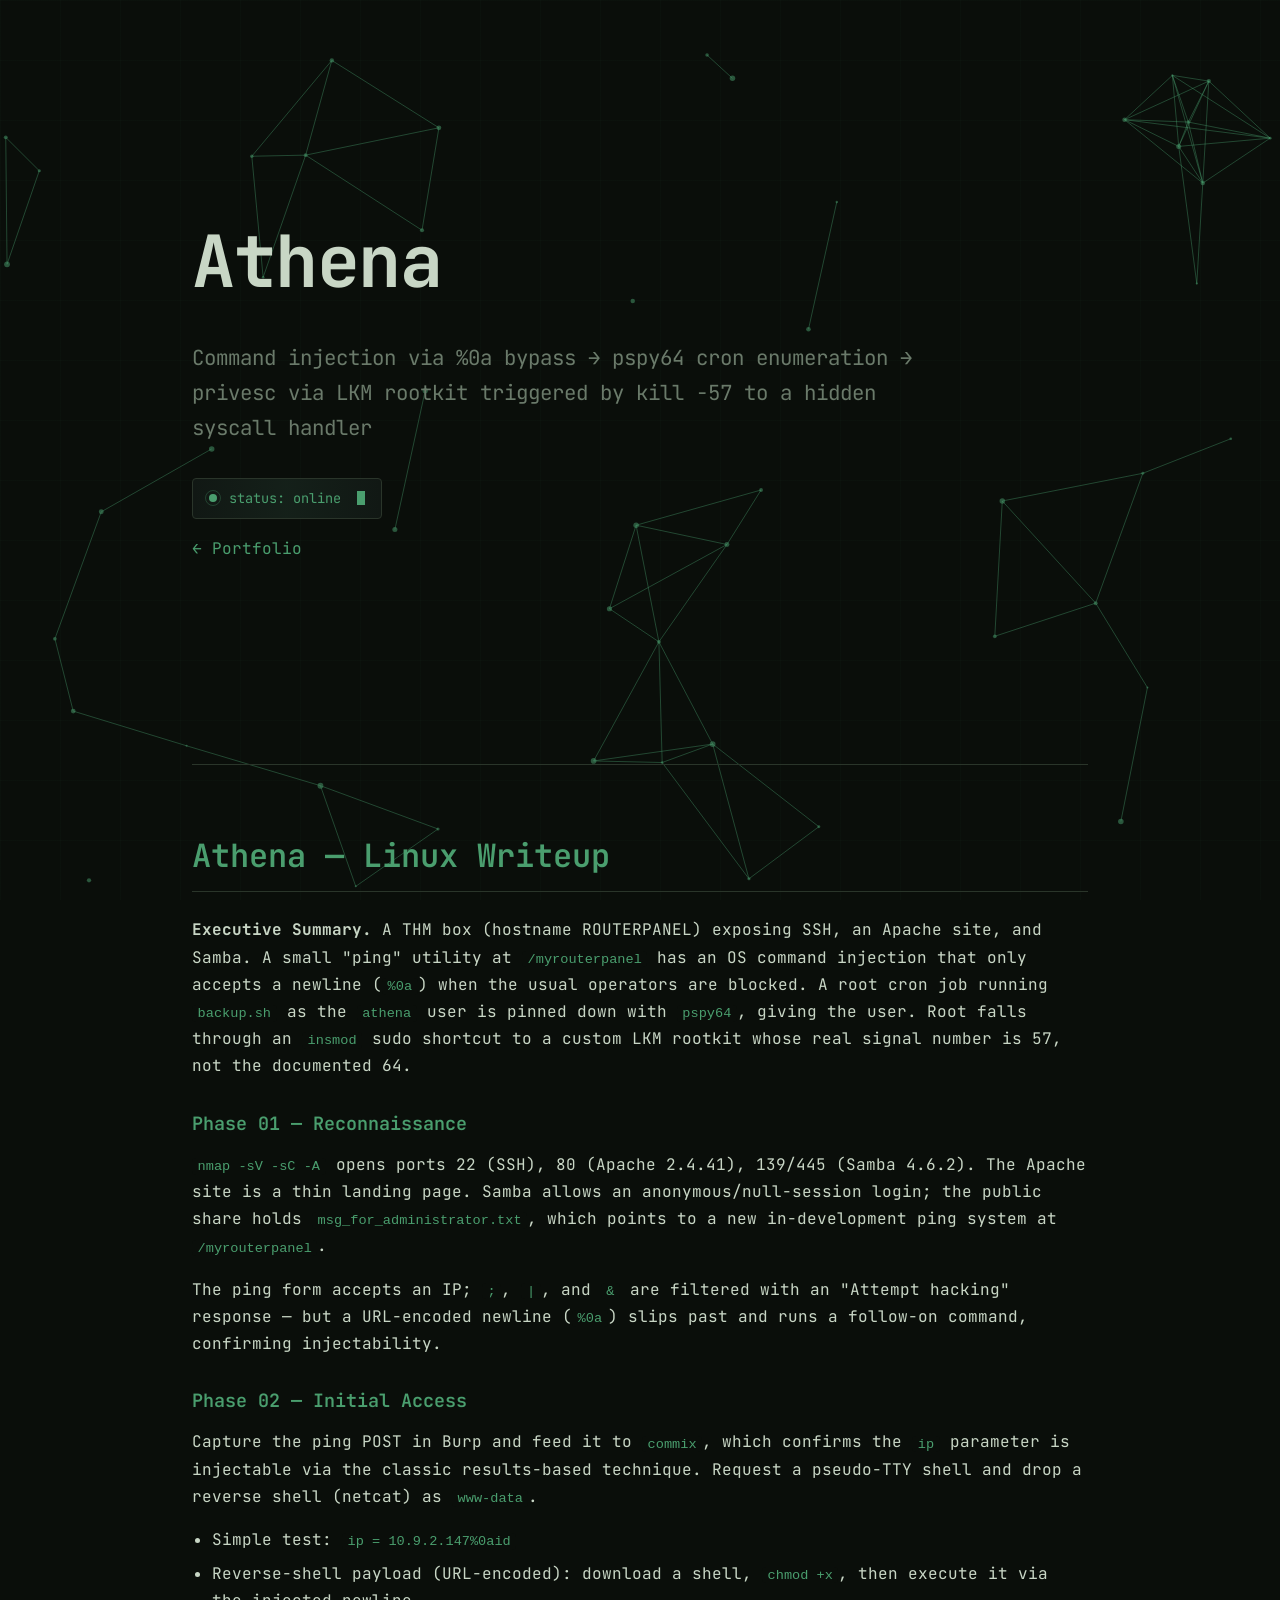
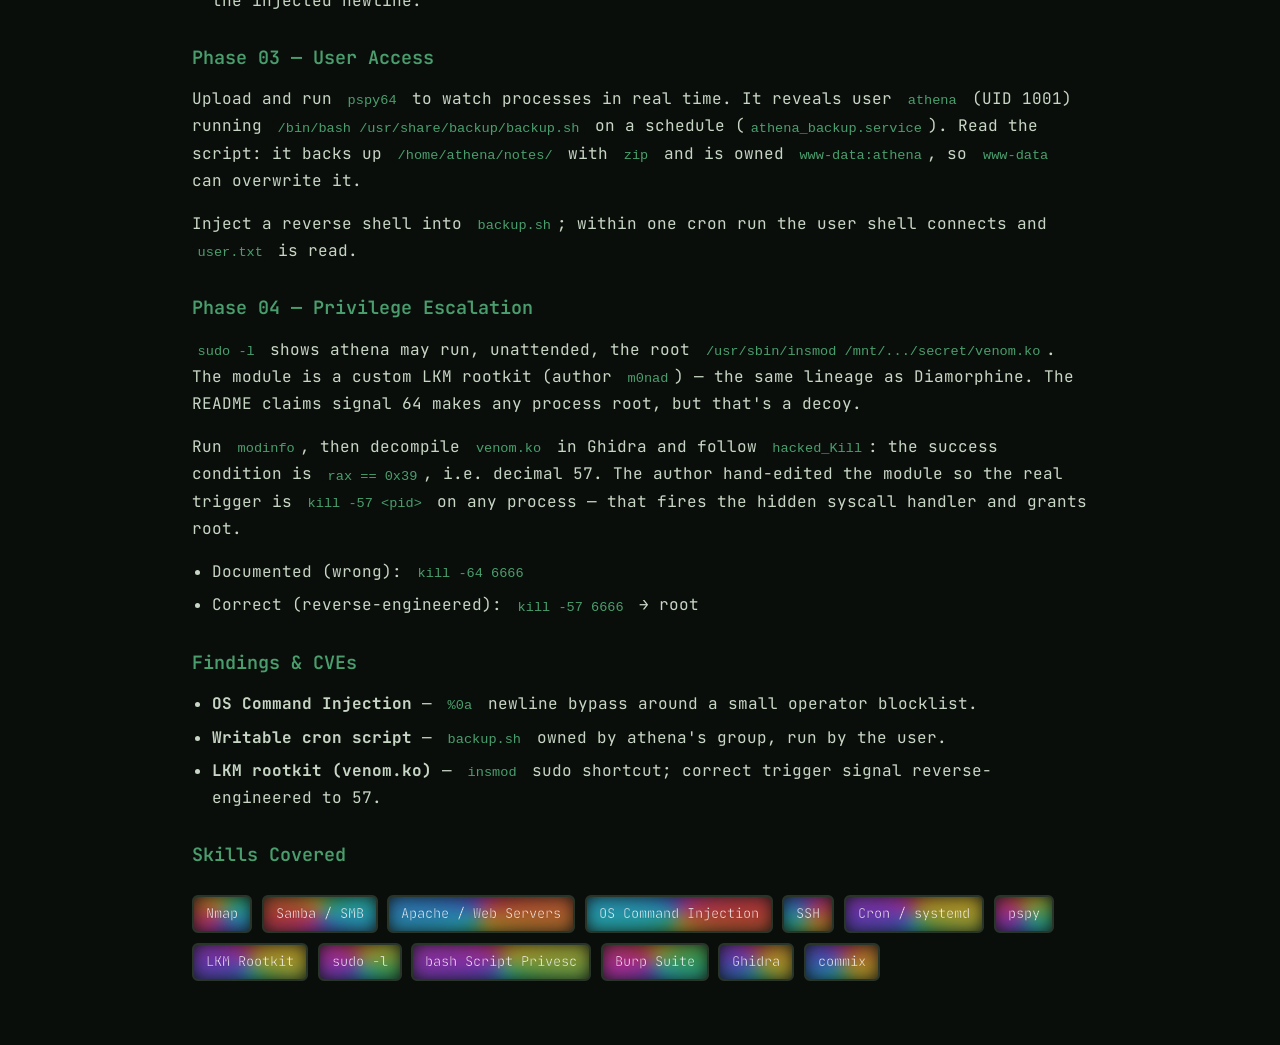
==== athena.html @ f1b52a51 "Add files via upload" ====
<!DOCTYPE html>
<html lang="en">
<head>
    <meta charset="UTF-8">
    <link rel="icon" href="favicon.svg">
    <meta name="viewport" content="width=device-width, initial-scale=1.0">
    <title>Fady — Athena</title>
    <meta name="description" content="Athena (THM, Linux) — command injection via %0a bypass → pspy64 cron enumeration → privesc via LKM rootkit triggered by kill -57 to a hidden syscall handler.">
    <meta property="og:title" content="Fady — Athena">
    <meta property="og:description" content="Athena (THM Linux) — command injection → pspy cron enumeration → LKM rootkit kill -57 privesc.">
    <meta property="og:type" content="website">
    <link rel="preconnect" href="https://fonts.googleapis.com">
    <link rel="preconnect" href="https://fonts.gstatic.com" crossorigin>
    <link href="https://fonts.googleapis.com/css2?family=JetBrains+Mono:wght@400;600;700&display=swap" rel="stylesheet">
    <link rel="stylesheet" href="style.css">
</head>
<body>
    <canvas id="particleCanvas"></canvas>

    <div class="container">
        <section class="hero">
            <h1>Athena</h1>
            <p class="subtitle">Command injection via %0a bypass → pspy64 cron enumeration → privesc via LKM rootkit triggered by kill -57 to a hidden syscall handler</p>
            <div class="status-indicator">
                <span class="status-dot"></span>
                <span class="status-text" id="statusText">status: online</span>
                <span class="status-cursor"></span>
            </div>
            <a href="index.html" class="nexus-link back-nav">&larr; Portfolio</a>
        </section>

        <section class="content">
            <h2>Athena — Linux Writeup</h2>
            <p><strong>Executive Summary.</strong> A THM box (hostname ROUTERPANEL) exposing SSH, an Apache site, and Samba. A small "ping" utility at <code>/myrouterpanel</code> has an OS command injection that only accepts a newline (<code>%0a</code>) when the usual operators are blocked. A root cron job running <code>backup.sh</code> as the <code>athena</code> user is pinned down with <code>pspy64</code>, giving the user. Root falls through an <code>insmod</code> sudo shortcut to a custom LKM rootkit whose real signal number is 57, not the documented 64.</p>

            <h3>Phase 01 — Reconnaissance</h3>
            <p><code>nmap -sV -sC -A</code> opens ports 22 (SSH), 80 (Apache 2.4.41), 139/445 (Samba 4.6.2). The Apache site is a thin landing page. Samba allows an anonymous/null-session login; the public share holds <code>msg_for_administrator.txt</code>, which points to a new in-development ping system at <code>/myrouterpanel</code>.</p>
            <p>The ping form accepts an IP; <code>;</code>, <code>|</code>, and <code>&</code> are filtered with an "Attempt hacking" response — but a URL-encoded newline (<code>%0a</code>) slips past and runs a follow-on command, confirming injectability.</p>

            <h3>Phase 02 — Initial Access</h3>
            <p>Capture the ping POST in Burp and feed it to <code>commix</code>, which confirms the <code>ip</code> parameter is injectable via the classic results-based technique. Request a pseudo-TTY shell and drop a reverse shell (netcat) as <code>www-data</code>.</p>
            <ul>
                <li>Simple test: <code>ip = 10.9.2.147%0aid</code></li>
                <li>Reverse-shell payload (URL-encoded): download a shell, <code>chmod +x</code>, then execute it via the injected newline.</li>
            </ul>

            <h3>Phase 03 — User Access</h3>
            <p>Upload and run <code>pspy64</code> to watch processes in real time. It reveals user <code>athena</code> (UID 1001) running <code>/bin/bash /usr/share/backup/backup.sh</code> on a schedule (<code>athena_backup.service</code>). Read the script: it backs up <code>/home/athena/notes/</code> with <code>zip</code> and is owned <code>www-data:athena</code>, so <code>www-data</code> can overwrite it.</p>
            <p>Inject a reverse shell into <code>backup.sh</code>; within one cron run the user shell connects and <code>user.txt</code> is read.</p>

            <h3>Phase 04 — Privilege Escalation</h3>
            <p><code>sudo -l</code> shows athena may run, unattended, the root <code>/usr/sbin/insmod /mnt/.../secret/venom.ko</code>. The module is a custom LKM rootkit (author <code>m0nad</code>) — the same lineage as Diamorphine. The README claims signal 64 makes any process root, but that's a decoy.</p>
            <p>Run <code>modinfo</code>, then decompile <code>venom.ko</code> in Ghidra and follow <code>hacked_Kill</code>: the success condition is <code>rax == 0x39</code>, i.e. decimal 57. The author hand-edited the module so the real trigger is <code>kill -57 &lt;pid&gt;</code> on any process — that fires the hidden syscall handler and grants root.</p>
            <ul>
                <li>Documented (wrong): <code>kill -64 6666</code></li>
                <li>Correct (reverse-engineered): <code>kill -57 6666</code> → root</li>
            </ul>

            <h3>Findings &amp; CVEs</h3>
            <ul>
                <li><strong>OS Command Injection</strong> — <code>%0a</code> newline bypass around a small operator blocklist.</li>
                <li><strong>Writable cron script</strong> — <code>backup.sh</code> owned by athena's group, run by the user.</li>
                <li><strong>LKM rootkit (venom.ko)</strong> — <code>insmod</code> sudo shortcut; correct trigger signal reverse-engineered to 57.</li>
            </ul>

            <h3>Skills Covered</h3>
            <div class="skills-section">
                <div id="roomSkills"></div>
            </div>

            <div class="image-placeholder"><!-- personal screenshots go here --></div>
        </section>

    </div>

    <script src="skills.js"></script>
    <script src="rooms.js"></script>
    <script src="shared.js"></script>
    <script>
    document.addEventListener('DOMContentLoaded', function () {
        var el = document.getElementById('roomSkills');
        if (el) {
            var room = window.ROOMS ? window.ROOMS.find(r => r.id === 'athena') : null;
            renderRoomSkills(el, room ? room.skills : []);
        }
    });
    </script>
</body>
</html>
---- style.css ----
*, *::before, *::after { box-sizing: border-box; margin: 0; padding: 0; }

:root {
  --bg: #0a0e0a;
  --bg-card: #111814;
  --text: #c8d6c5;
  --text-dim: #6a7a6a;
  --accent: #4a9e6e;
  --accent-glow: rgba(74, 158, 110, 0.15);
  --amber: #c4a33a;
  --border: #2a352a;
  --grid: rgba(74, 158, 110, 0.03);
  /* Contact glow */
  --contact-glow-color: rgba(74, 158, 110, 0.3);
  --contact-glow-duration: 3s;
  /* Sparkle */
  --sparkle-size: 2px;
  --sparkle-opacity: 0.8;
}

html { font-size: 16px; }

body {
  font-family: 'JetBrains Mono', monospace;
  background: var(--bg);
  color: var(--text);
  line-height: 1.7;
  min-height: 100vh;
  overflow-x: hidden;
}

/* Grid texture */
body::before {
  content: '';
  position: fixed;
  inset: 0;
  background-image:
    linear-gradient(var(--grid) 1px, transparent 1px),
    linear-gradient(90deg, var(--grid) 1px, transparent 1px);
  background-size: 60px 60px;
  pointer-events: none;
  z-index: 0;
}

/* Particle canvas */
#particleCanvas {
  position: fixed;
  top: 0;
  left: 0;
  width: 100vw;
  height: 100vh;
  z-index: 1;
  pointer-events: none;
}

/* Scrollbar */
::-webkit-scrollbar { width: 8px; }
::-webkit-scrollbar-track { background: var(--bg); }
::-webkit-scrollbar-thumb { background: var(--border); border-radius: 4px; }
::-webkit-scrollbar-thumb:hover { background: var(--accent); }

/* Layout */
.container {
  max-width: 960px;
  margin: 0 auto;
  padding: 0 2rem;
  position: relative;
  z-index: 1;
}

section {
  padding: 4rem 0;
  border-bottom: 1px solid var(--border);
}

section:last-child { border-bottom: none; }

/* Hero */
.hero {
  min-height: 85vh;
  display: flex;
  flex-direction: column;
  justify-content: center;
  align-items: flex-start;
}

.hero h1 {
  font-size: clamp(2.5rem, 6vw, 4.5rem);
  font-weight: 700;
  letter-spacing: -0.02em;
  color: var(--text);
  margin-bottom: 1rem;
}

.hero .subtitle {
  font-size: clamp(1rem, 2.5vw, 1.3rem);
  color: var(--text-dim);
  max-width: 60ch;
}

/* Status indicator */
.status-indicator {
  display: inline-flex;
  align-items: center;
  gap: 0.75rem;
  margin-top: 2rem;
  padding: 0.5rem 1rem;
  border: 1px solid var(--border);
  border-radius: 4px;
  background: var(--bg-card);
  font-size: 0.85rem;
  color: var(--accent);
  position: relative;
  overflow: hidden;
}

.status-indicator::before {
  content: '';
  position: absolute;
  inset: 0;
  background: linear-gradient(90deg, transparent, rgba(74,158,110,0.06), transparent);
  animation: shimmer 3s ease-in-out infinite;
}

@keyframes shimmer {
  0%, 100% { transform: translateX(-100%); }
  50% { transform: translateX(100%); }
}

.status-dot {
  width: 8px;
  height: 8px;
  border-radius: 50%;
  background: var(--accent);
  display: inline-block;
  position: relative;
}

.status-dot::after {
  content: '';
  position: absolute;
  inset: -4px;
  border-radius: 50%;
  border: 1px solid var(--accent);
  opacity: 0.3;
  animation: pulse-ring 2s ease-out infinite;
}

@keyframes pulse-ring {
  0% { transform: scale(1); opacity: 0.3; }
  100% { transform: scale(2.5); opacity: 0; }
}

.status-text {
  position: relative;
  z-index: 1;
}

.status-cursor {
  display: inline-block;
  width: 8px;
  height: 14px;
  background: var(--accent);
  vertical-align: bottom;
  animation: blink 1.2s step-end infinite;
  margin-left: 0.25rem;
}

@keyframes blink {
  0%, 100% { opacity: 1; }
  50% { opacity: 0; }
}

/* Sections */
section h2 {
  font-size: clamp(1.4rem, 3vw, 2rem);
  font-weight: 600;
  color: var(--accent);
  margin-bottom: 1.5rem;
  padding-bottom: 0.5rem;
  border-bottom: 1px solid var(--border);
}

/* About */
.about p {
  margin-bottom: 0.75rem;
  color: var(--text);
}

.about p:last-child { margin-bottom: 0; }

/* Stats */
.stats {
  display: grid;
  grid-template-columns: repeat(auto-fit, minmax(180px, 1fr));
  gap: 1.5rem;
  margin-top: 1.5rem;
}

.stat {
  background: var(--bg-card);
  border: 1px solid var(--border);
  padding: 1.5rem;
  text-align: center;
  border-radius: 6px;
  transition: border-color 0.3s;
}

.stat:hover { border-color: var(--accent); }

.stat .number {
  display: block;
  font-size: 2.5rem;
  font-weight: 700;
  color: var(--accent);
  line-height: 1;
  margin-bottom: 0.25rem;
}

.stat .label {
  font-size: 0.85rem;
  color: var(--text-dim);
}

/* Cards */
.cards {
  display: grid;
  grid-template-columns: repeat(auto-fit, minmax(300px, 1fr));
  gap: 1.5rem;
}

.card {
  background: var(--bg-card);
  border: 1px solid var(--border);
  border-radius: 6px;
  padding: 1.5rem;
  transition: transform 0.2s, border-color 0.3s;
}

.card:hover {
  transform: translateY(-2px);
  border-color: var(--accent);
}

.card h3 {
  font-weight: 600;
  color: var(--accent);
  margin-bottom: 0.5rem;
  font-size: 1.1rem;
}

.card p, .card li {
  font-size: 0.9rem;
  color: var(--text-dim);
  margin-bottom: 0.4rem;
}

.card p:last-child, .card li:last-child { margin-bottom: 0; }

.card ul {
  list-style: none;
  padding: 0;
}

.card ul li::before {
  content: '>';
  color: var(--accent);
  margin-right: 0.5rem;
}

/* Writeup content (subpages) — spacing between paragraphs, phases, and lists */
section.content p {
  margin-bottom: 1rem;
}
section.content p:last-child {
  margin-bottom: 0;
}
section.content h3 {
  margin: 1.75rem 0 0.75rem;
  font-size: 1.15rem;
  font-weight: 600;
  color: var(--accent);
}
section.content ul {
  margin: 0.75rem 0 1rem;
  padding-left: 1.25rem;
}
section.content ul li {
  margin-bottom: 0.4rem;
}
section.content code {
  background: var(--bg);
  padding: 0.05rem 0.35rem;
  border-radius: 4px;
  color: var(--accent);
  font-size: 0.85em;
}

/* Footer */
.footer {
  padding: 3rem 0;
  border-top: 1px solid var(--border);
  text-align: center;
}

.footer p {
  font-size: 0.85rem;
  color: var(--text-dim);
  max-width: 60ch;
  margin: 0 auto;
  line-height: 1.8;
}

.footer .proof {
  color: var(--amber);
  font-weight: 600;
}

/* Contact glow */
.footer .contact-text {
  position: relative;
  display: inline-block;
  color: var(--text);
  font-size: 0.85rem;
  margin-top: 1rem;
  padding: 0.5rem 1rem;
  border: 1px solid var(--border);
  border-radius: 4px;
  background: var(--bg-card);
  transition: border-color 0.3s, transform 0.2s;
}

.footer .contact-text:hover {
  border-color: var(--accent);
  transform: translateY(-2px);
}

.footer .contact-text::before {
  content: '';
  position: absolute;
  inset: -2px;
  border-radius: 4px;
  background: radial-gradient(circle, rgba(74, 158, 110, 0.15) 0%, transparent 70%);
  animation: contact-glow 3s ease-in-out infinite;
  pointer-events: none;
}

@keyframes contact-glow {
  0%, 100% { opacity: 0.4; transform: scale(1); }
  50% { opacity: 0.8; transform: scale(1.1); }
}

.footer .contact-text a {
  color: var(--accent);
  text-decoration: none;
  font-family: inherit;
  font-size: inherit;
  border-bottom: 1px solid transparent;
  transition: border-color 0.2s, color 0.2s;
}

.footer .contact-text a:visited {
  color: var(--accent);
}

.footer .contact-text a:hover,
.footer .contact-text a:focus-visible {
  color: var(--text);
  border-bottom-color: var(--accent);
}

.footer .contact-text a:focus-visible {
  outline: 1px dashed var(--accent);
  outline-offset: 3px;
}

/* Nexus link */
.nexus-link {
  color: var(--accent);
  text-decoration: none;
  font-family: inherit;
  font-size: inherit;
  border-bottom: 1px solid transparent;
  transition: border-color 0.2s, color 0.2s;
}

.nexus-link:visited {
  color: var(--accent);
}

.nexus-link:hover,
.nexus-link:focus-visible {
  color: var(--text);
  border-bottom-color: var(--accent);
}

.nexus-link:focus-visible {
  outline: 1px dashed var(--accent);
  outline-offset: 3px;
}

.footer .contact-sparkle {
  position: absolute;
  background: var(--accent);
  border-radius: 50%;
  opacity: 0;
  pointer-events: none;
  animation-name: sparkle-flicker;
  animation-timing-function: ease-in-out;
  animation-iteration-count: infinite;
}

@keyframes sparkle-flicker {
  0% { opacity: 0.15; transform: scale(0.7) rotate(0deg); }
  50% { opacity: 0.5; transform: scale(1.25) rotate(360deg); }
  100% { opacity: 0.15; transform: scale(0.7) rotate(720deg); }
}

/* CVSS severity badges */
.cvss-badge {
  display: inline-flex;
  align-items: center;
  gap: 0.45rem;
  padding: 0.2rem 0.65rem;
  border-radius: 999px;
  font-size: 0.75rem;
  font-weight: 600;
  letter-spacing: 0.04em;
  text-transform: uppercase;
  position: relative;
  overflow: hidden;
  border: 1px solid var(--sev-color, var(--accent));
  color: var(--sev-color, var(--accent));
  background: rgba(200, 214, 205, 0.06);
  vertical-align: middle;
  white-space: nowrap;
}
.cvss-badge::before {
  content: '';
  position: absolute;
  inset: -3px;
  border-radius: 999px;
  background: radial-gradient(circle, color-mix(in srgb, var(--sev-color, var(--accent)) 22%, transparent) 0%, transparent 70%);
  animation: contact-glow 3s ease-in-out infinite;
  pointer-events: none;
  z-index: 0;
}
.cvss-badge strong, .cvss-badge span { position: relative; z-index: 1; }

.sev-critical { --sev-color: #ff6d6b; }
.sev-high { --sev-color: #ffaa5b; }
.sev-medium { --sev-color: #f0c94c; }
.sev-low { --sev-color: #7ee0a8; }
.sev-none { --sev-color: var(--text-dim); }

/* Skills profile */
.skills-section { margin-top: 1.5rem; }
.skills-category {
  margin: 2rem 0 1rem;
  font-size: 0.95rem;
  font-weight: 600;
  color: var(--accent);
  border-bottom: 1px solid var(--border);
  padding-bottom: 0.4rem;
}
.skills-grid {
  display: flex;
  flex-wrap: wrap;
  gap: 0.6rem;
}
.skill-chip {
  position: relative;
  overflow: hidden;
  display: inline-block;
  padding: 0.35rem 0.75rem;
  border: 2px solid var(--border);
  border-radius: 6px;
  background: var(--bg-card);
  color: #ffffff;
  font-size: 0.85rem;
  -webkit-text-stroke: 0.5px rgba(0, 0, 0, 0.85);
  text-shadow: 0 0 1px rgba(0, 0, 0, 0.9);
  isolation: isolate;
  transition: border-color 0.25s, transform 0.2s, box-shadow 0.25s;
  /* seeded per-page rainbow tuning (set in skills.js) */
  --rainbow-offset: 0deg;
  --rainbow-speed: 8s;
  --pulse-speed: 3.5s;
}
/* Rotating soft rainbow — backmost layer, diffused, bleeds to the rounded edge */
.skill-chip::before {
  content: '';
  position: absolute;
  inset: 0;
  border-radius: inherit;
  background: conic-gradient(
    from var(--rainbow-offset),
    #ff2a2a, #ff9a1a, #ffd21a, #2ad15a, #18e0ff, #2a6bff, #7a2aff, #ff1ad0, #ff2a2a
  );
  filter: blur(8px);
  mix-blend-mode: screen;
  opacity: 0.5;
  z-index: 0;
  pointer-events: none;
  animation: rainbow-spin var(--rainbow-speed) linear infinite;
}
/* Pulsing breathing layer — sits over the rainbow, behind the text, so it can breathe */
.skill-chip::after {
  content: '';
  position: absolute;
  inset: 0;
  border-radius: inherit;
  background: conic-gradient(
    from var(--rainbow-offset),
    #ff2a2a, #ff9a1a, #ffd21a, #2ad15a, #18e0ff, #2a6bff, #7a2aff, #ff1ad0, #ff2a2a
  );
  filter: blur(8px);
  mix-blend-mode: screen;
  opacity: 0.25;
  z-index: 1;
  pointer-events: none;
  animation: rainbow-pulse var(--pulse-speed) ease-in-out infinite;
}
.skill-chip:hover {
  border-color: var(--accent);
  transform: translateY(-2px);
  box-shadow: 0 0 14px var(--accent-glow);
}
.skill-chip > .skill-sparkle {
  position: absolute;
  border-radius: 50%;
  opacity: 0;
  pointer-events: none;
  z-index: 3;
  animation-name: sparkle-flicker;
  animation-timing-function: ease-in-out;
  animation-iteration-count: infinite;
}

@keyframes rainbow-spin {
  to { transform: rotate(360deg); }
}

@keyframes rainbow-pulse {
  0%, 100% { opacity: 0.15; }
  50% { opacity: 0.75; }
}

/* Back-to-nav link (reuses index nexus-link style) */
.back-nav {
  display: inline-block;
  margin-top: 1rem;
}

/* Responsive */
@media (max-width: 600px) {
  .container { padding: 0 1rem; }
  section { padding: 2.5rem 0; }
  .stats { grid-template-columns: repeat(2, 1fr); }
}
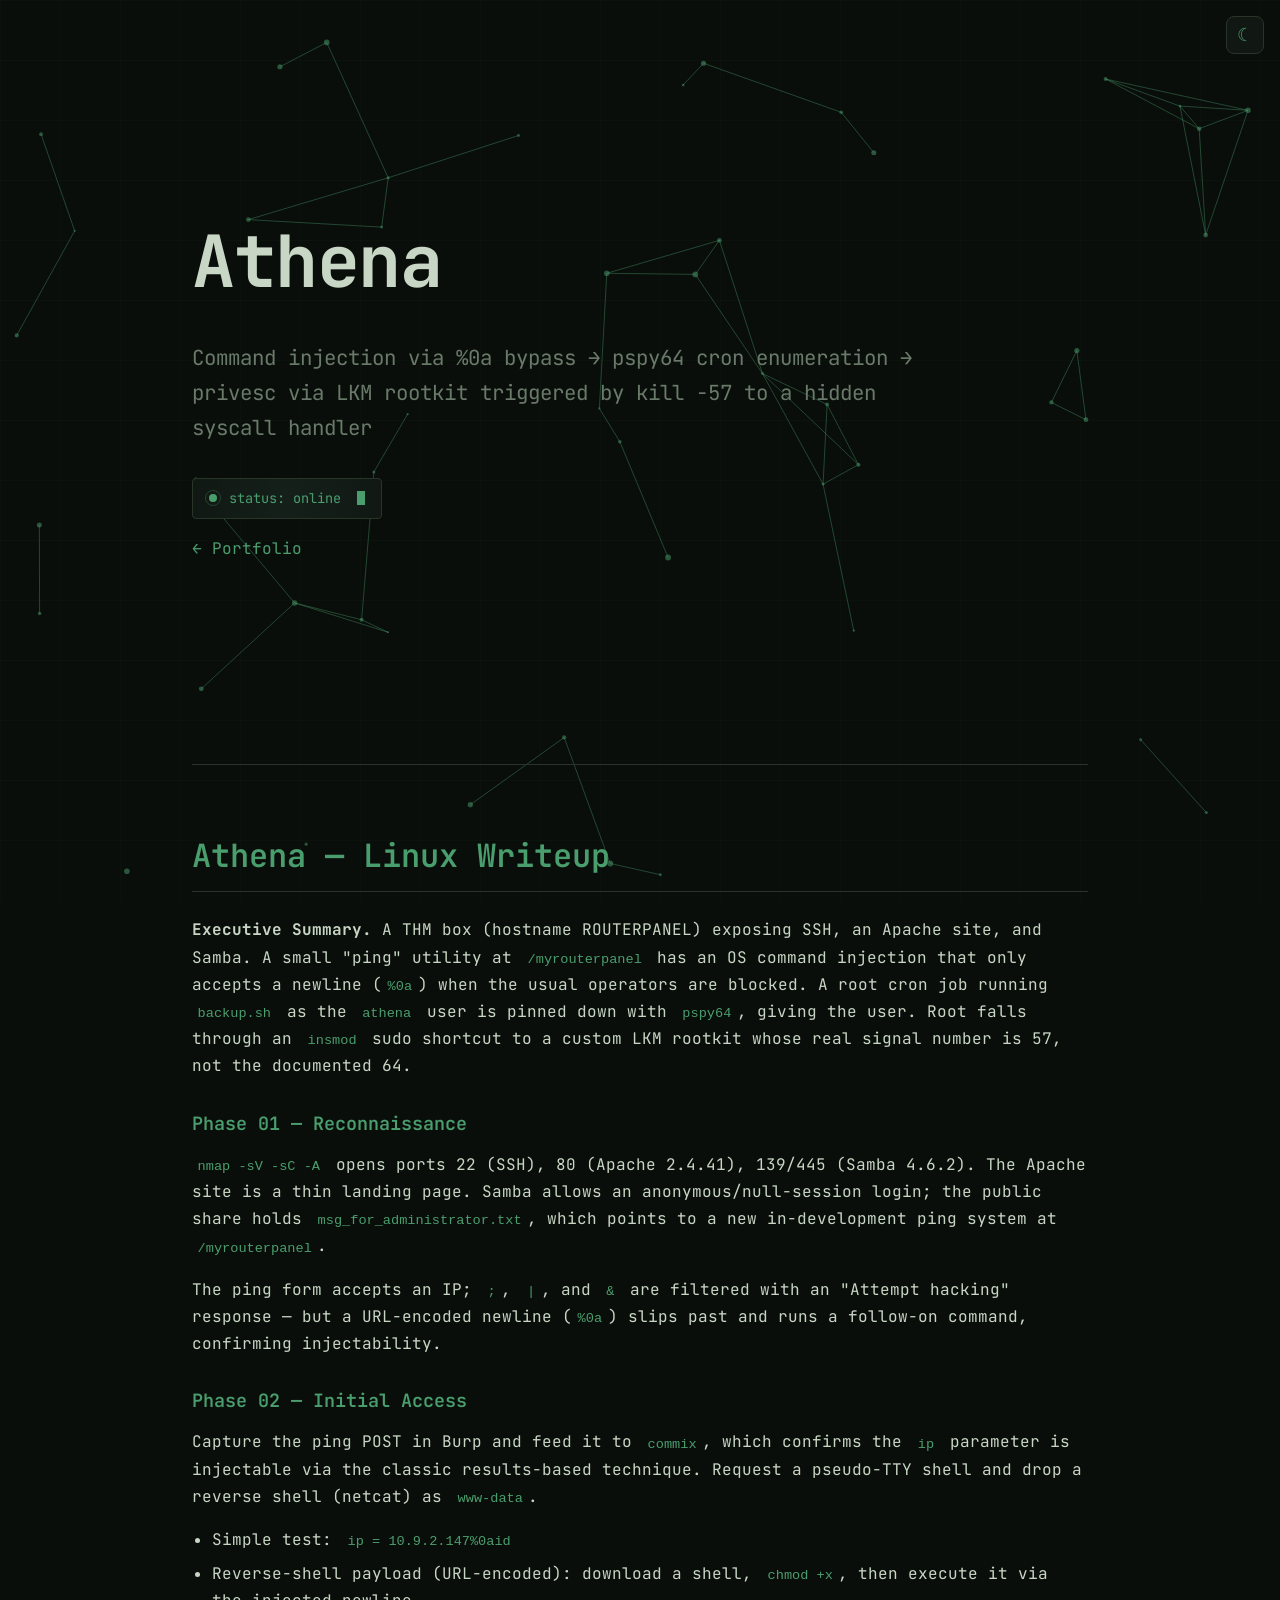
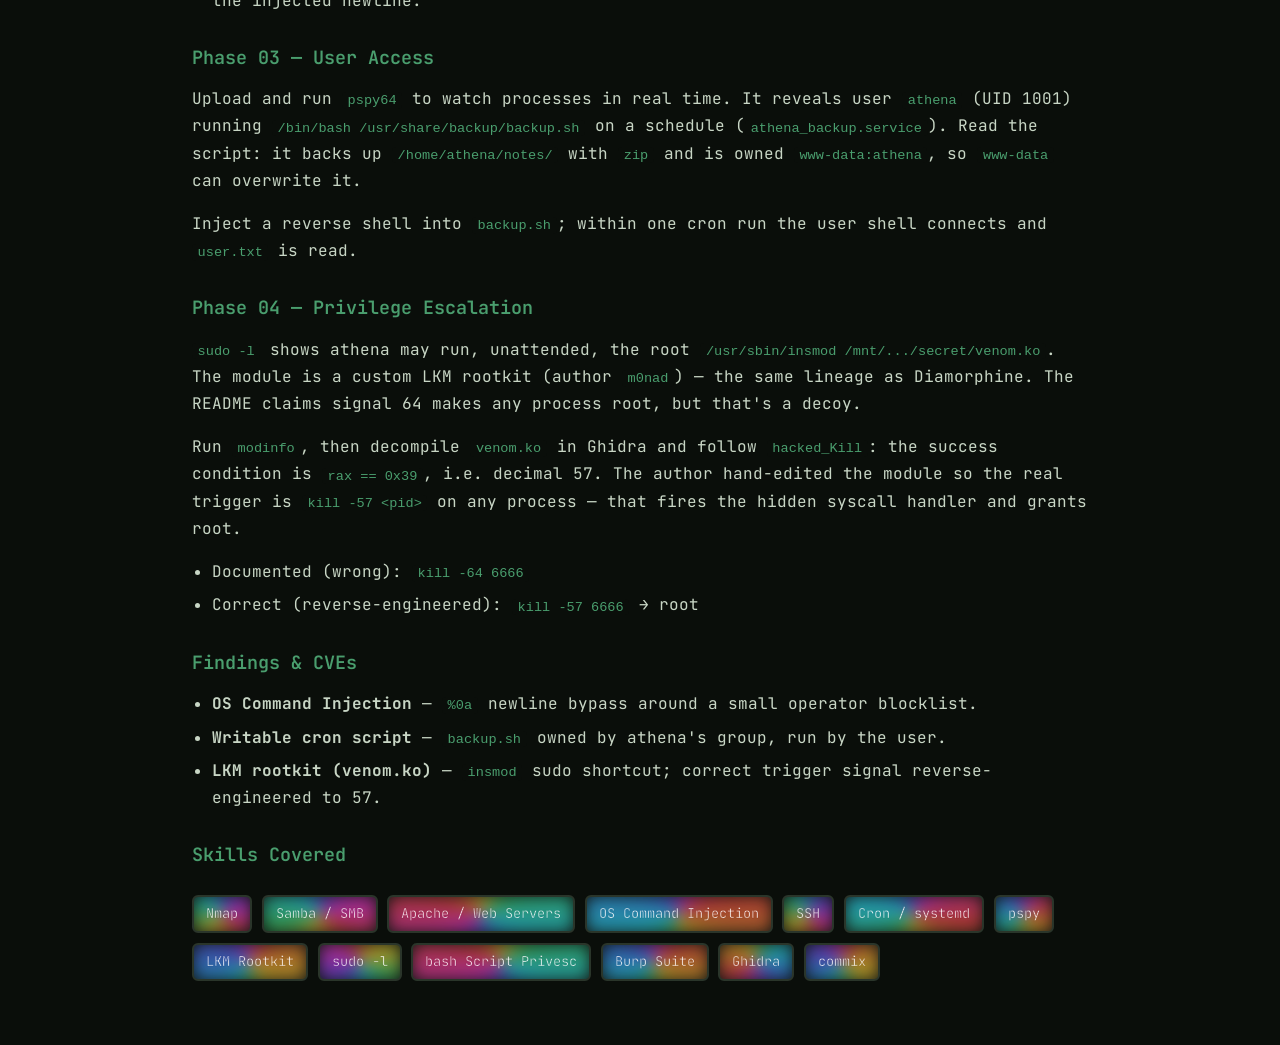
==== commit 736168fc: "Add files via upload" ====
--- a/athena.html
+++ b/athena.html
@@ -16,6 +16,8 @@
 </head>
 <body>
     <canvas id="particleCanvas"></canvas>
+    <script>document.body.className = (localStorage.getItem('theme') || 'dark');</script>
+    <button id="themeToggle" class="theme-toggle" aria-label="Switch to light theme" title="Theme"></button>
 
     <div class="container">
         <section class="hero">
--- a/style.css
+++ b/style.css
@@ -71,6 +71,7 @@
 section {
   padding: 4rem 0;
   border-bottom: 1px solid var(--border);
+  scroll-margin-top: 4.5rem;
 }
 
 section:last-child { border-bottom: none; }
@@ -552,6 +553,237 @@
   margin-top: 1rem;
 }
 
+/* Theme toggle button (fixed on every page) */
+.theme-toggle {
+  position: fixed;
+  top: 1rem;
+  right: 1rem;
+  z-index: 1000;
+  width: 2.4rem;
+  height: 2.4rem;
+  border-radius: 8px;
+  border: 1px solid var(--border);
+  background: var(--bg-card);
+  color: var(--accent);
+  font-size: 1.15rem;
+  line-height: 1;
+  cursor: pointer;
+  display: flex;
+  align-items: center;
+  justify-content: center;
+  transition: border-color 0.3s, transform 0.2s, box-shadow 0.25s;
+}
+.theme-toggle:hover {
+  border-color: var(--accent);
+  transform: translateY(-2px);
+  box-shadow: 0 0 14px var(--accent-glow);
+}
+
+/* Search / filter boxes */
+.search-box {
+  display: flex;
+  align-items: center;
+  gap: 1rem;
+  margin: 0 0 1.5rem;
+  position: relative;
+}
+.search-box input[type="text"] {
+  flex: 1;
+  min-width: 0;
+  padding: 0.7rem 1rem;
+  border-radius: 6px;
+  border: 1px solid var(--border);
+  background: var(--bg);
+  color: var(--text);
+  font-family: inherit;
+  font-size: 0.95rem;
+  transition: border-color 0.3s, box-shadow 0.25s;
+}
+.search-box input[type="text"]:focus {
+  outline: none;
+  border-color: var(--accent);
+  box-shadow: 0 0 0 2px var(--accent-glow);
+}
+.search-box input[type="text"]::placeholder {
+  color: var(--text-dim);
+}
+.search-count {
+  font-size: 0.8rem;
+  color: var(--text-dim);
+  white-space: nowrap;
+  min-width: 4rem;
+  text-align: right;
+}
+
+/* Light theme (applied via .light class on <body>) */
+body.light {
+  --bg: #e9f0ea;
+  --bg-card: #f2f7f3;
+  --text: #101c14;
+  --text-dim: #47574a;
+  --accent: #2c7a50;
+  --accent-glow: rgba(44, 122, 80, 0.16);
+  --amber: #9a7d20;
+  --border: #c0d1c4;
+  --grid: rgba(44, 122, 80, 0.07);
+  --contact-glow-color: rgba(44, 122, 80, 0.32);
+}
+
+/* Theme change tween (smooth dark <-> light) */
+body,
+.container,
+.card,
+.stat,
+.footer,
+.contact-text,
+.skill-chip,
+.theme-toggle,
+.status-indicator,
+.search-box input,
+.section-nav,
+.scroll-progress,
+.back-to-top {
+  transition: background-color 0.5s ease, color 0.5s ease, border-color 0.5s ease, box-shadow 0.5s ease;
+}
+
+/* Smooth scrolling */
+html { scroll-behavior: smooth; }
+
+/* Anchors clear the sticky section nav when jumped to */
+section { scroll-margin-top: 4.5rem; }
+
+/* Scroll-reveal fade-in */
+.reveal {
+  opacity: 0;
+  transform: translateY(24px);
+  transition: opacity 0.6s cubic-bezier(.2,.7,.2,1), transform 0.6s cubic-bezier(.2,.7,.2,1);
+}
+.reveal.in {
+  opacity: 1;
+  transform: none;
+}
+
+/* Section nav (sticky) */
+.section-nav {
+  position: sticky;
+  top: 0;
+  z-index: 900;
+  display: flex;
+  gap: 0.4rem;
+  flex-wrap: wrap;
+  align-items: center;
+  padding: 0.55rem 0.6rem;
+  margin-bottom: 1.5rem;
+  background: var(--bg);
+  border: 1px solid var(--border);
+  border-radius: 8px;
+  backdrop-filter: blur(6px);
+}
+.section-nav a {
+  color: var(--text-dim);
+  text-decoration: none;
+  font-size: 0.78rem;
+  padding: 0.32rem 0.55rem;
+  border: 1px solid transparent;
+  border-radius: 4px;
+  transition: color 0.2s ease, border-color 0.2s ease, background-color 0.2s ease;
+}
+.section-nav a:hover {
+  color: var(--text);
+  border-color: var(--border);
+}
+.section-nav a.active {
+  color: var(--accent);
+  border-color: var(--accent);
+  background: var(--accent-glow);
+}
+
+/* Progress bar (fixed top) */
+.scroll-progress {
+  position: fixed;
+  top: 0;
+  left: 0;
+  width: 100%;
+  height: 3px;
+  z-index: 1100;
+  background: var(--border);
+}
+.scroll-progress-fill {
+  height: 100%;
+  width: 0;
+  background: var(--progress-color, var(--accent));
+  transition: width 0.1s linear, background-color 0.5s ease;
+}
+
+/* Back-to-top button */
+.back-to-top {
+  position: fixed;
+  bottom: 1rem;
+  right: 1rem;
+  z-index: 900;
+  width: 2.4rem;
+  height: 2.4rem;
+  border-radius: 8px;
+  border: 1px solid var(--border);
+  background: var(--bg-card);
+  color: var(--accent);
+  font-size: 1.1rem;
+  line-height: 1;
+  cursor: pointer;
+  opacity: 0;
+  transform: translateY(16px);
+  pointer-events: none;
+  transition: opacity 0.3s ease, transform 0.3s ease, background-color 0.5s ease, color 0.5s ease, border-color 0.5s ease;
+}
+.back-to-top.show {
+  opacity: 1;
+  transform: none;
+  pointer-events: auto;
+}
+.back-to-top:hover {
+  border-color: var(--accent);
+}
+
+/* Copy-email contact box */
+.contact-text.copyable {
+  cursor: pointer;
+}
+.contact-label.copied {
+  color: var(--accent);
+  font-weight: 600;
+}
+
+/* Print / PDF export */
+@media print {
+  body {
+    background: #fff !important;
+    color: #000 !important;
+  }
+  .container { max-width: 100%; padding: 0; }
+  #particleCanvas,
+  .section-nav,
+  .scroll-progress,
+  .theme-toggle,
+  .back-to-top,
+  .status-cursor { display: none !important; }
+  .reveal,
+  .reveal.in {
+    opacity: 1 !important;
+    transform: none !important;
+  }
+  section, .card, .stat {
+    page-break-inside: avoid;
+  }
+  section {
+    page-break-after: always;
+  }
+  a[href]::after {
+    content: " (" attr(href) ")";
+    font-size: 0.75em;
+    color: #555;
+  }
+}
+
 /* Responsive */
 @media (max-width: 600px) {
   .container { padding: 0 1rem; }
